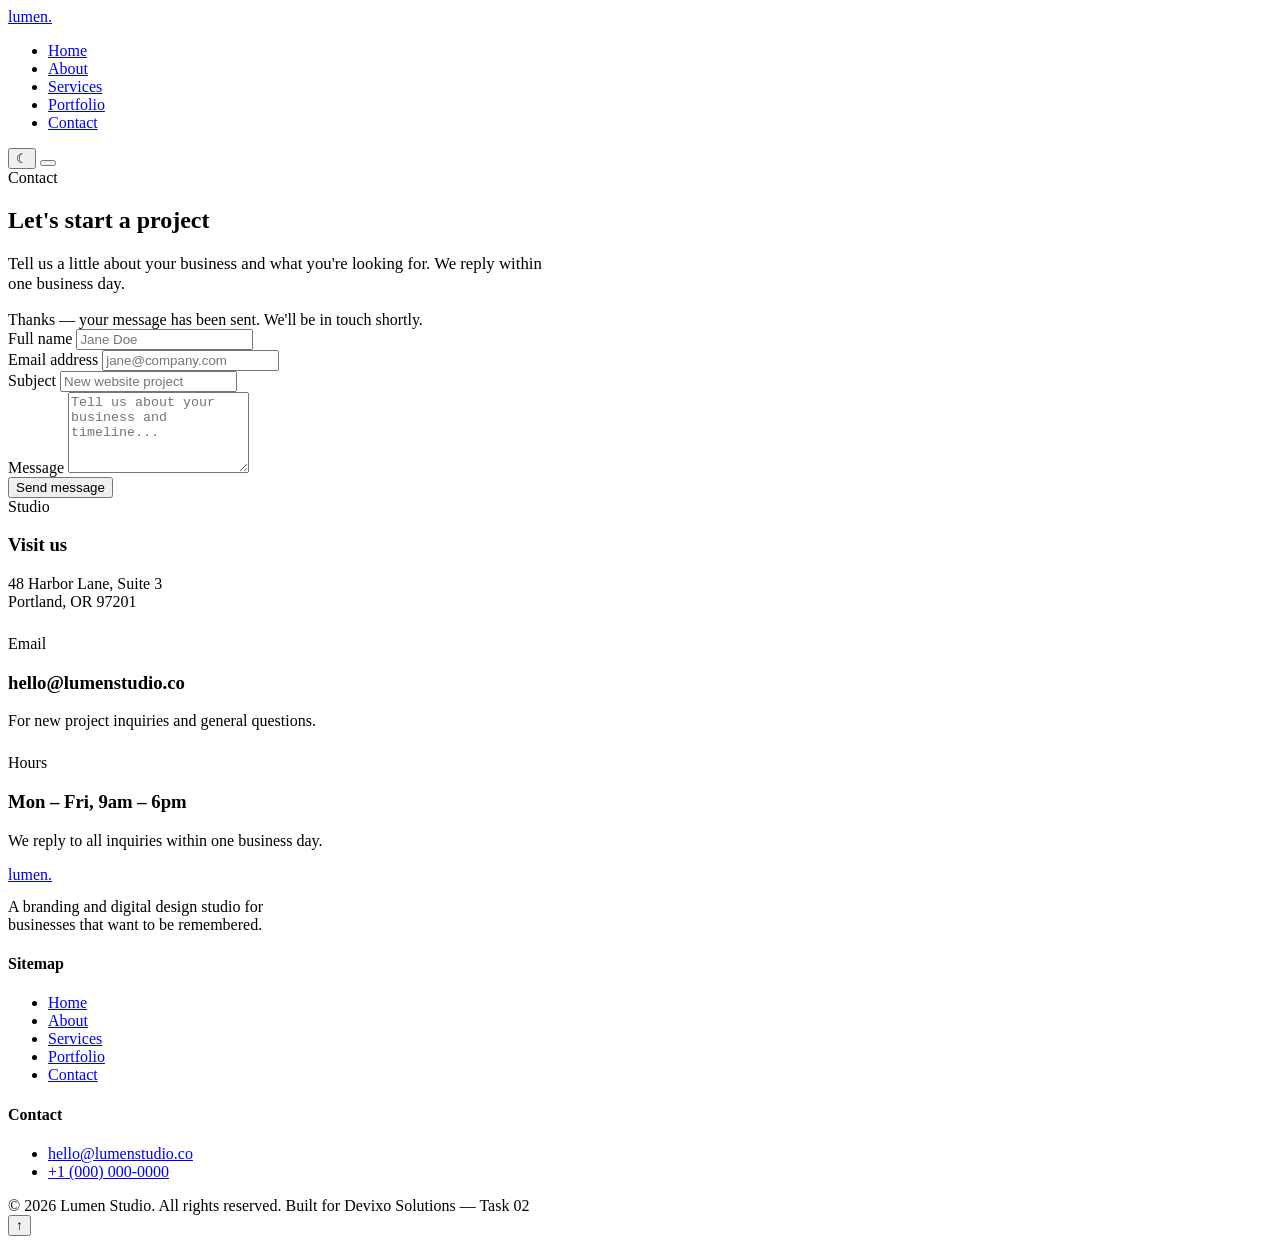
==== contact.html @ b08a4e07 "feat: Add contact.html with contact form and footer This file contains the HTML structure for the co" ====
<!DOCTYPE html>
<html lang="en">
<head>
<meta charset="UTF-8">
<meta name="viewport" content="width=device-width, initial-scale=1.0">
<title>Contact — Lumen Studio</title>
<link rel="preconnect" href="https://fonts.googleapis.com">
<link href="https://fonts.googleapis.com/css2?family=Fraunces:wght@400;600;700&family=Inter:wght@400;500;600&family=JetBrains+Mono:wght@400;500&display=swap" rel="stylesheet">
<link rel="stylesheet" href="css/style.css">
</head>
<body>

<header class="site-header">
  <nav class="container nav">
    <a href="index.html" class="logo">lumen<span>.</span></a>
    <ul class="nav-links">
      <li><a href="index.html">Home</a></li>
      <li><a href="about.html">About</a></li>
      <li><a href="services.html">Services</a></li>
      <li><a href="portfolio.html">Portfolio</a></li>
      <li><a href="contact.html" class="active">Contact</a></li>
    </ul>
    <div class="nav-actions">
      <button class="theme-toggle" aria-label="Toggle dark mode">☾</button>
      <button class="nav-toggle" aria-label="Toggle menu"><span></span><span></span><span></span></button>
    </div>
  </nav>
</header>

<div class="beam"></div>

<main>
  <section class="page-head">
    <div class="container">
      <span class="eyebrow">Contact</span>
      <h1>Let's start a project</h1>
      <p style="max-width:560px; font-size:1.05rem;">Tell us a little about your business and what you're looking for. We reply within one business day.</p>
    </div>
  </section>

  <section style="padding-top:0;">
    <div class="container grid-2">
      <div class="animate-in">
        <form id="contact-form" novalidate>
          <div class="form-success">Thanks — your message has been sent. We'll be in touch shortly.</div>

          <div class="form-group">
            <label for="name">Full name</label>
            <input type="text" id="name" name="name" placeholder="Jane Doe">
            <div class="error-msg" data-error-for="name"></div>
          </div>

          <div class="form-group">
            <label for="email">Email address</label>
            <input type="email" id="email" name="email" placeholder="jane@company.com">
            <div class="error-msg" data-error-for="email"></div>
          </div>

          <div class="form-group">
            <label for="subject">Subject</label>
            <input type="text" id="subject" name="subject" placeholder="New website project">
            <div class="error-msg" data-error-for="subject"></div>
          </div>

          <div class="form-group">
            <label for="message">Message</label>
            <textarea id="message" name="message" rows="5" placeholder="Tell us about your business and timeline..."></textarea>
            <div class="error-msg" data-error-for="message"></div>
          </div>

          <button type="submit" class="btn btn-primary">Send message</button>
        </form>
      </div>

      <div class="animate-in">
        <div class="card" style="margin-bottom:24px;">
          <span class="numbered">Studio</span>
          <h3>Visit us</h3>
          <p>48 Harbor Lane, Suite 3<br>Portland, OR 97201</p>
        </div>
        <div class="card" style="margin-bottom:24px;">
          <span class="numbered">Email</span>
          <h3>hello@lumenstudio.co</h3>
          <p>For new project inquiries and general questions.</p>
        </div>
        <div class="card">
          <span class="numbered">Hours</span>
          <h3>Mon – Fri, 9am – 6pm</h3>
          <p>We reply to all inquiries within one business day.</p>
        </div>
      </div>
    </div>
  </section>
</main>

<footer class="site-footer">
  <div class="container">
    <div class="footer-grid">
      <div>
        <a href="index.html" class="logo">lumen<span>.</span></a>
        <p style="margin-top:14px; max-width:320px;">A branding and digital design studio for businesses that want to be remembered.</p>
      </div>
      <div>
        <h4>Sitemap</h4>
        <ul>
          <li><a href="index.html">Home</a></li>
          <li><a href="about.html">About</a></li>
          <li><a href="services.html">Services</a></li>
          <li><a href="portfolio.html">Portfolio</a></li>
          <li><a href="contact.html">Contact</a></li>
        </ul>
      </div>
      <div>
        <h4>Contact</h4>
        <ul>
          <li><a href="mailto:hello@lumenstudio.co">hello@lumenstudio.co</a></li>
          <li><a href="tel:+10000000000">+1 (000) 000-0000</a></li>
        </ul>
      </div>
    </div>
    <div class="footer-bottom">
      <span>© 2026 Lumen Studio. All rights reserved.</span>
      <span>Built for Devixo Solutions — Task 02</span>
    </div>
  </div>
</footer>

<button class="scroll-top" aria-label="Scroll to top">&#8593;</button>

<script src="js/script.js"></script>
</body>
</html>
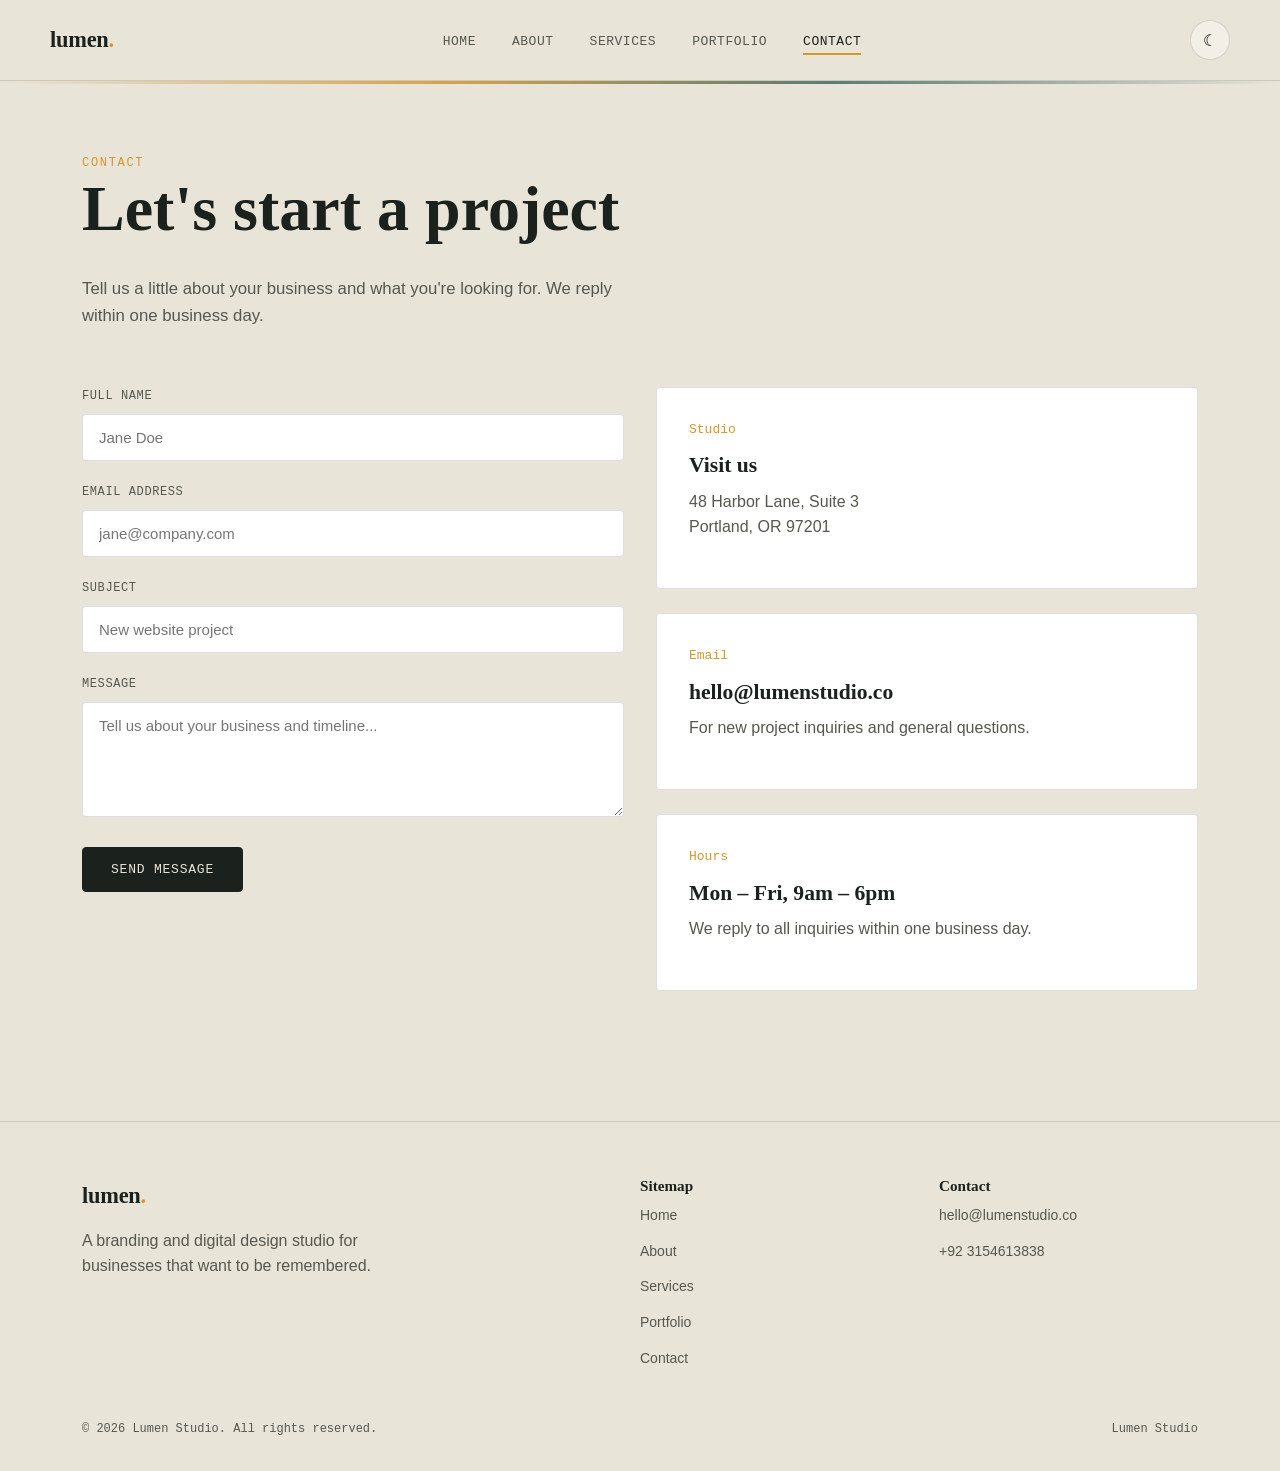
==== commit ed1a356d: "fix: some errors" ====
--- a/contact.html
+++ b/contact.html
@@ -114,13 +114,13 @@
         <h4>Contact</h4>
         <ul>
           <li><a href="mailto:hello@lumenstudio.co">hello@lumenstudio.co</a></li>
-          <li><a href="tel:+10000000000">+1 (000) 000-0000</a></li>
+          <li><a href="tel:+10000000000">+92 3154613838</a></li>
         </ul>
       </div>
     </div>
     <div class="footer-bottom">
       <span>© 2026 Lumen Studio. All rights reserved.</span>
-      <span>Built for Devixo Solutions — Task 02</span>
+      <span>Lumen Studio</span>
     </div>
   </div>
 </footer>
--- a/css/style.css
+++ b/css/style.css
@@ -0,0 +1,550 @@
+/* ==========================================================================
+   LUMEN STUDIO — Design Tokens
+   ========================================================================== */
+:root {
+  /* Colors — light mode */
+  --ink: #12181f;
+  --paper: #e9e4d8;
+  --paper-soft: #f2efe6;
+  --accent-gold: #d4972c;
+  --accent-teal: #3e6b63;
+  --text-dark: #1b211d;
+  --text-muted: #55584f;
+  --line: rgba(27, 33, 29, 0.14);
+  --card-bg: #ffffff;
+
+  --bg: var(--paper);
+  --bg-soft: var(--paper-soft);
+  --fg: var(--text-dark);
+  --fg-muted: var(--text-muted);
+  --line-color: var(--line);
+  --surface: var(--card-bg);
+
+  /* Type */
+  --font-display: "Fraunces", Georgia, serif;
+  --font-body: "Inter", -apple-system, BlinkMacSystemFont, sans-serif;
+  --font-mono: "JetBrains Mono", "Courier New", monospace;
+
+  /* Layout */
+  --maxw: 1180px;
+  --radius: 4px;
+  --transition: 320ms cubic-bezier(0.22, 1, 0.36, 1);
+}
+
+[data-theme="dark"] {
+  --bg: var(--ink);
+  --bg-soft: #1a222b;
+  --fg: #ece7db;
+  --fg-muted: #a9aca2;
+  --line-color: rgba(236, 231, 219, 0.14);
+  --surface: #1c2530;
+}
+
+* { box-sizing: border-box; }
+html { scroll-behavior: smooth; }
+
+body {
+  margin: 0;
+  background: var(--bg);
+  color: var(--fg);
+  font-family: var(--font-body);
+  font-size: 16px;
+  line-height: 1.6;
+  transition: background var(--transition), color var(--transition);
+}
+
+img { max-width: 100%; display: block; }
+a { color: inherit; text-decoration: none; }
+ul { list-style: none; margin: 0; padding: 0; }
+
+.container {
+  max-width: var(--maxw);
+  margin: 0 auto;
+  padding: 0 32px;
+}
+
+.eyebrow {
+  font-family: var(--font-mono);
+  font-size: 12px;
+  letter-spacing: 0.14em;
+  text-transform: uppercase;
+  color: var(--accent-gold);
+}
+
+h1, h2, h3, h4 {
+  font-family: var(--font-display);
+  font-weight: 600;
+  line-height: 1.1;
+  margin: 0 0 0.5em;
+  color: var(--fg);
+}
+
+h1 { font-size: clamp(2.6rem, 5vw, 4.4rem); }
+h2 { font-size: clamp(1.9rem, 3.4vw, 2.8rem); }
+h3 { font-size: 1.35rem; }
+
+p { color: var(--fg-muted); margin: 0 0 1em; }
+
+.btn {
+  display: inline-flex;
+  align-items: center;
+  gap: 10px;
+  padding: 14px 28px;
+  border-radius: var(--radius);
+  font-family: var(--font-mono);
+  font-size: 13px;
+  letter-spacing: 0.06em;
+  text-transform: uppercase;
+  border: 1px solid var(--fg);
+  cursor: pointer;
+  transition: all var(--transition);
+  background: transparent;
+  color: var(--fg);
+}
+.btn-primary {
+  background: var(--fg);
+  color: var(--bg);
+}
+.btn-primary:hover { background: var(--accent-gold); border-color: var(--accent-gold); color: #12181f; }
+.btn:not(.btn-primary):hover { background: var(--fg); color: var(--bg); }
+
+/* Signature light-beam divider — Lumen's visual motif */
+.beam {
+  height: 3px;
+  width: 100%;
+  background: linear-gradient(90deg, transparent, var(--accent-gold) 35%, var(--accent-teal) 65%, transparent);
+  opacity: 0.85;
+  margin: 0;
+}
+
+/* ==========================================================================
+   Header / Navigation
+   ========================================================================== */
+.site-header {
+  position: sticky;
+  top: 0;
+  z-index: 100;
+  background: var(--bg);
+  border-bottom: 1px solid var(--line-color);
+  transition: background var(--transition);
+}
+
+.nav {
+  display: flex;
+  align-items: center;
+  justify-content: space-between;
+  padding: 20px 0;
+}
+
+.logo {
+  font-family: var(--font-display);
+  font-size: 1.4rem;
+  font-weight: 600;
+  letter-spacing: -0.01em;
+}
+.logo span { color: var(--accent-gold); }
+
+.nav-links {
+  display: flex;
+  gap: 36px;
+  align-items: center;
+}
+
+.nav-links a {
+  font-family: var(--font-mono);
+  font-size: 13px;
+  letter-spacing: 0.04em;
+  text-transform: uppercase;
+  color: var(--fg-muted);
+  position: relative;
+  padding: 4px 0;
+  transition: color var(--transition);
+}
+.nav-links a:hover, .nav-links a.active { color: var(--fg); }
+.nav-links a.active::after {
+  content: "";
+  position: absolute;
+  left: 0; bottom: -2px;
+  width: 100%; height: 2px;
+  background: var(--accent-gold);
+}
+
+.nav-actions { display: flex; align-items: center; gap: 18px; }
+
+.theme-toggle {
+  width: 40px; height: 40px;
+  border-radius: 50%;
+  border: 1px solid var(--line-color);
+  background: var(--bg-soft);
+  cursor: pointer;
+  display: flex; align-items: center; justify-content: center;
+  font-size: 16px;
+  transition: all var(--transition);
+}
+.theme-toggle:hover { border-color: var(--accent-gold); }
+
+.nav-toggle {
+  display: none;
+  flex-direction: column;
+  gap: 5px;
+  background: none;
+  border: none;
+  cursor: pointer;
+  padding: 8px;
+}
+.nav-toggle span {
+  width: 24px; height: 2px;
+  background: var(--fg);
+  transition: all var(--transition);
+}
+.nav-toggle.open span:nth-child(1) { transform: translateY(7px) rotate(45deg); }
+.nav-toggle.open span:nth-child(2) { opacity: 0; }
+.nav-toggle.open span:nth-child(3) { transform: translateY(-7px) rotate(-45deg); }
+
+@media (max-width: 860px) {
+  .nav-toggle { display: flex; }
+  .nav-links {
+    position: absolute;
+    top: 100%; left: 0; right: 0;
+    background: var(--bg);
+    border-bottom: 1px solid var(--line-color);
+    flex-direction: column;
+    align-items: flex-start;
+    padding: 24px 32px;
+    gap: 20px;
+    transform: translateY(-8px);
+    opacity: 0;
+    visibility: hidden;
+    transition: all var(--transition);
+  }
+  .nav-links.open {
+    transform: translateY(0);
+    opacity: 1;
+    visibility: visible;
+  }
+}
+
+/* ==========================================================================
+   Hero
+   ========================================================================== */
+.hero {
+  padding: 100px 0 80px;
+  position: relative;
+  overflow: hidden;
+}
+.hero-grid {
+  display: grid;
+  grid-template-columns: 1.3fr 1fr;
+  gap: 60px;
+  align-items: center;
+}
+.hero h1 { margin-bottom: 24px; }
+.typed-wrap { font-family: var(--font-mono); font-size: 14px; color: var(--accent-teal); margin-bottom: 18px; min-height: 20px; }
+.typed-cursor { display: inline-block; width: 2px; background: var(--accent-teal); margin-left: 2px; animation: blink 0.9s steps(1) infinite; }
+@keyframes blink { 50% { opacity: 0; } }
+
+.hero-visual {
+  aspect-ratio: 4/5;
+  border-radius: var(--radius);
+  background: linear-gradient(155deg, var(--accent-teal), var(--ink) 55%, var(--accent-gold));
+  position: relative;
+  overflow: hidden;
+}
+.hero-visual::after {
+  content: "";
+  position: absolute; inset: 0;
+  background: repeating-linear-gradient(115deg, transparent, transparent 26px, rgba(255,255,255,0.06) 27px, rgba(255,255,255,0.06) 28px);
+}
+
+@media (max-width: 860px) {
+  .hero-grid { grid-template-columns: 1fr; }
+}
+
+/* ==========================================================================
+   Sections / general
+   ========================================================================== */
+section { padding: 90px 0; }
+.section-soft { background: var(--bg-soft); }
+.section-head { max-width: 640px; margin-bottom: 56px; }
+
+.grid-3 { display: grid; grid-template-columns: repeat(3, 1fr); gap: 32px; }
+.grid-2 { display: grid; grid-template-columns: repeat(2, 1fr); gap: 32px; }
+@media (max-width: 860px) {
+  .grid-3, .grid-2 { grid-template-columns: 1fr; }
+}
+
+.card {
+  background: var(--surface);
+  border: 1px solid var(--line-color);
+  border-radius: var(--radius);
+  padding: 32px;
+  transition: transform var(--transition), border-color var(--transition);
+}
+.card:hover { transform: translateY(-4px); border-color: var(--accent-gold); }
+
+.numbered {
+  font-family: var(--font-mono);
+  font-size: 13px;
+  color: var(--accent-gold);
+  display: block;
+  margin-bottom: 14px;
+}
+
+/* Stats / animated counters */
+.stats {
+  display: grid;
+  grid-template-columns: repeat(4, 1fr);
+  gap: 24px;
+  border-top: 1px solid var(--line-color);
+  border-bottom: 1px solid var(--line-color);
+  padding: 48px 0;
+}
+.stat { text-align: left; }
+.stat-num {
+  font-family: var(--font-display);
+  font-size: clamp(2.2rem, 4vw, 3.2rem);
+  color: var(--fg);
+  font-weight: 600;
+}
+.stat-label { font-family: var(--font-mono); font-size: 12px; text-transform: uppercase; letter-spacing: 0.06em; color: var(--fg-muted); }
+@media (max-width: 860px) {
+  .stats { grid-template-columns: repeat(2, 1fr); }
+}
+
+/* ==========================================================================
+   Image slider
+   ========================================================================== */
+.slider {
+  position: relative;
+  border-radius: var(--radius);
+  overflow: hidden;
+  border: 1px solid var(--line-color);
+}
+.slider-track {
+  display: flex;
+  transition: transform 500ms cubic-bezier(0.65, 0, 0.35, 1);
+}
+.slide {
+  min-width: 100%;
+  aspect-ratio: 16/8;
+  display: flex;
+  align-items: flex-end;
+  padding: 40px;
+  color: #fff;
+  position: relative;
+}
+.slide::before {
+  content: "";
+  position: absolute; inset: 0;
+}
+.slide-1::before { background: linear-gradient(135deg, #3e6b63, #12181f); }
+.slide-2::before { background: linear-gradient(135deg, #d4972c, #12181f); }
+.slide-3::before { background: linear-gradient(135deg, #6b4e9e, #12181f); }
+.slide-content { position: relative; z-index: 1; }
+.slide-content .eyebrow { color: #fff; opacity: 0.75; }
+.slide-content h3 { color: #fff; margin-bottom: 4px; }
+.slide-content p { color: rgba(255,255,255,0.8); margin: 0; }
+
+.slider-arrow {
+  position: absolute; top: 50%; transform: translateY(-50%);
+  width: 44px; height: 44px;
+  border-radius: 50%;
+  background: rgba(255,255,255,0.15);
+  backdrop-filter: blur(6px);
+  border: 1px solid rgba(255,255,255,0.3);
+  color: #fff;
+  font-size: 18px;
+  cursor: pointer;
+  z-index: 2;
+  display: flex; align-items: center; justify-content: center;
+  transition: background var(--transition);
+}
+.slider-arrow:hover { background: rgba(255,255,255,0.3); }
+.slider-prev { left: 16px; }
+.slider-next { right: 16px; }
+
+.slider-dots {
+  display: flex; gap: 8px; justify-content: center; margin-top: 18px;
+}
+.slider-dot {
+  width: 9px; height: 9px; border-radius: 50%;
+  background: var(--line-color);
+  border: none; cursor: pointer;
+  transition: background var(--transition);
+}
+.slider-dot.active { background: var(--accent-gold); }
+
+/* ==========================================================================
+   FAQ Accordion
+   ========================================================================== */
+.accordion-item {
+  border-bottom: 1px solid var(--line-color);
+}
+.accordion-trigger {
+  width: 100%;
+  display: flex;
+  align-items: center;
+  justify-content: space-between;
+  background: none;
+  border: none;
+  text-align: left;
+  padding: 24px 0;
+  cursor: pointer;
+  font-family: var(--font-display);
+  font-size: 1.15rem;
+  color: var(--fg);
+}
+.accordion-icon {
+  font-family: var(--font-mono);
+  font-size: 20px;
+  color: var(--accent-gold);
+  transition: transform var(--transition);
+  flex-shrink: 0;
+  margin-left: 20px;
+}
+.accordion-item.open .accordion-icon { transform: rotate(45deg); }
+.accordion-panel {
+  max-height: 0;
+  overflow: hidden;
+  transition: max-height var(--transition);
+}
+.accordion-panel-inner { padding-bottom: 24px; }
+.accordion-panel-inner p { margin: 0; }
+
+/* ==========================================================================
+   Forms
+   ========================================================================== */
+.form-group { margin-bottom: 22px; }
+label {
+  display: block;
+  font-family: var(--font-mono);
+  font-size: 12px;
+  letter-spacing: 0.05em;
+  text-transform: uppercase;
+  color: var(--fg-muted);
+  margin-bottom: 8px;
+}
+input, textarea, select {
+  width: 100%;
+  padding: 14px 16px;
+  border: 1px solid var(--line-color);
+  border-radius: var(--radius);
+  background: var(--surface);
+  color: var(--fg);
+  font-family: var(--font-body);
+  font-size: 15px;
+  transition: border-color var(--transition);
+}
+input:focus, textarea:focus, select:focus {
+  outline: none;
+  border-color: var(--accent-gold);
+}
+input.error, textarea.error { border-color: #c65a4c; }
+.error-msg {
+  color: #c65a4c;
+  font-size: 12.5px;
+  margin-top: 6px;
+  display: none;
+}
+.error-msg.show { display: block; }
+.form-success {
+  display: none;
+  background: var(--bg-soft);
+  border: 1px solid var(--accent-teal);
+  border-radius: var(--radius);
+  padding: 18px 20px;
+  margin-bottom: 22px;
+  font-family: var(--font-mono);
+  font-size: 13px;
+}
+.form-success.show { display: block; }
+
+/* ==========================================================================
+   Footer
+   ========================================================================== */
+.site-footer {
+  border-top: 1px solid var(--line-color);
+  padding: 56px 0 32px;
+  margin-top: 40px;
+}
+.footer-grid {
+  display: grid;
+  grid-template-columns: 2fr 1fr 1fr;
+  gap: 40px;
+  margin-bottom: 40px;
+}
+.footer-grid h4 { font-size: 0.95rem; }
+.footer-grid ul li { margin-bottom: 10px; }
+.footer-grid ul li a { color: var(--fg-muted); font-size: 14px; transition: color var(--transition); }
+.footer-grid ul li a:hover { color: var(--accent-gold); }
+.footer-bottom {
+  display: flex; justify-content: space-between; align-items: center;
+  font-family: var(--font-mono); font-size: 12px; color: var(--fg-muted);
+  flex-wrap: wrap; gap: 12px;
+}
+@media (max-width: 860px) {
+  .footer-grid { grid-template-columns: 1fr; gap: 28px; }
+}
+
+/* ==========================================================================
+   Scroll-to-top button
+   ========================================================================== */
+.scroll-top {
+  position: fixed;
+  bottom: 28px; right: 28px;
+  width: 48px; height: 48px;
+  border-radius: 50%;
+  background: var(--fg);
+  color: var(--bg);
+  border: none;
+  cursor: pointer;
+  font-size: 18px;
+  display: flex; align-items: center; justify-content: center;
+  opacity: 0;
+  visibility: hidden;
+  transform: translateY(10px);
+  transition: all var(--transition);
+  z-index: 200;
+}
+.scroll-top.show { opacity: 1; visibility: visible; transform: translateY(0); }
+.scroll-top:hover { background: var(--accent-gold); color: #12181f; }
+
+/* Page header (inner pages) */
+.page-head { padding: 64px 0 40px; }
+.page-head .eyebrow { margin-bottom: 14px; }
+
+/* Portfolio filter + grid */
+.filters { display: flex; gap: 10px; margin-bottom: 40px; flex-wrap: wrap; }
+.filter-btn {
+  font-family: var(--font-mono);
+  font-size: 12px;
+  text-transform: uppercase;
+  letter-spacing: 0.05em;
+  padding: 10px 18px;
+  border: 1px solid var(--line-color);
+  border-radius: 999px;
+  background: none;
+  color: var(--fg-muted);
+  cursor: pointer;
+  transition: all var(--transition);
+}
+.filter-btn:hover, .filter-btn.active { border-color: var(--accent-gold); color: var(--fg); }
+
+.portfolio-item {
+  border-radius: var(--radius);
+  overflow: hidden;
+  aspect-ratio: 4/3;
+  position: relative;
+  cursor: pointer;
+}
+.portfolio-item .tag { position: absolute; bottom: 16px; left: 16px; color: #fff; z-index: 1; }
+.portfolio-item .tag .eyebrow { color: rgba(255,255,255,0.8); }
+.portfolio-item .tag h3 { color: #fff; margin: 0; }
+.portfolio-item::before { content:""; position:absolute; inset:0; }
+
+.animate-in {
+  opacity: 0;
+  transform: translateY(24px);
+  transition: opacity 700ms ease, transform 700ms ease;
+}
+.animate-in.visible { opacity: 1; transform: translateY(0); }
